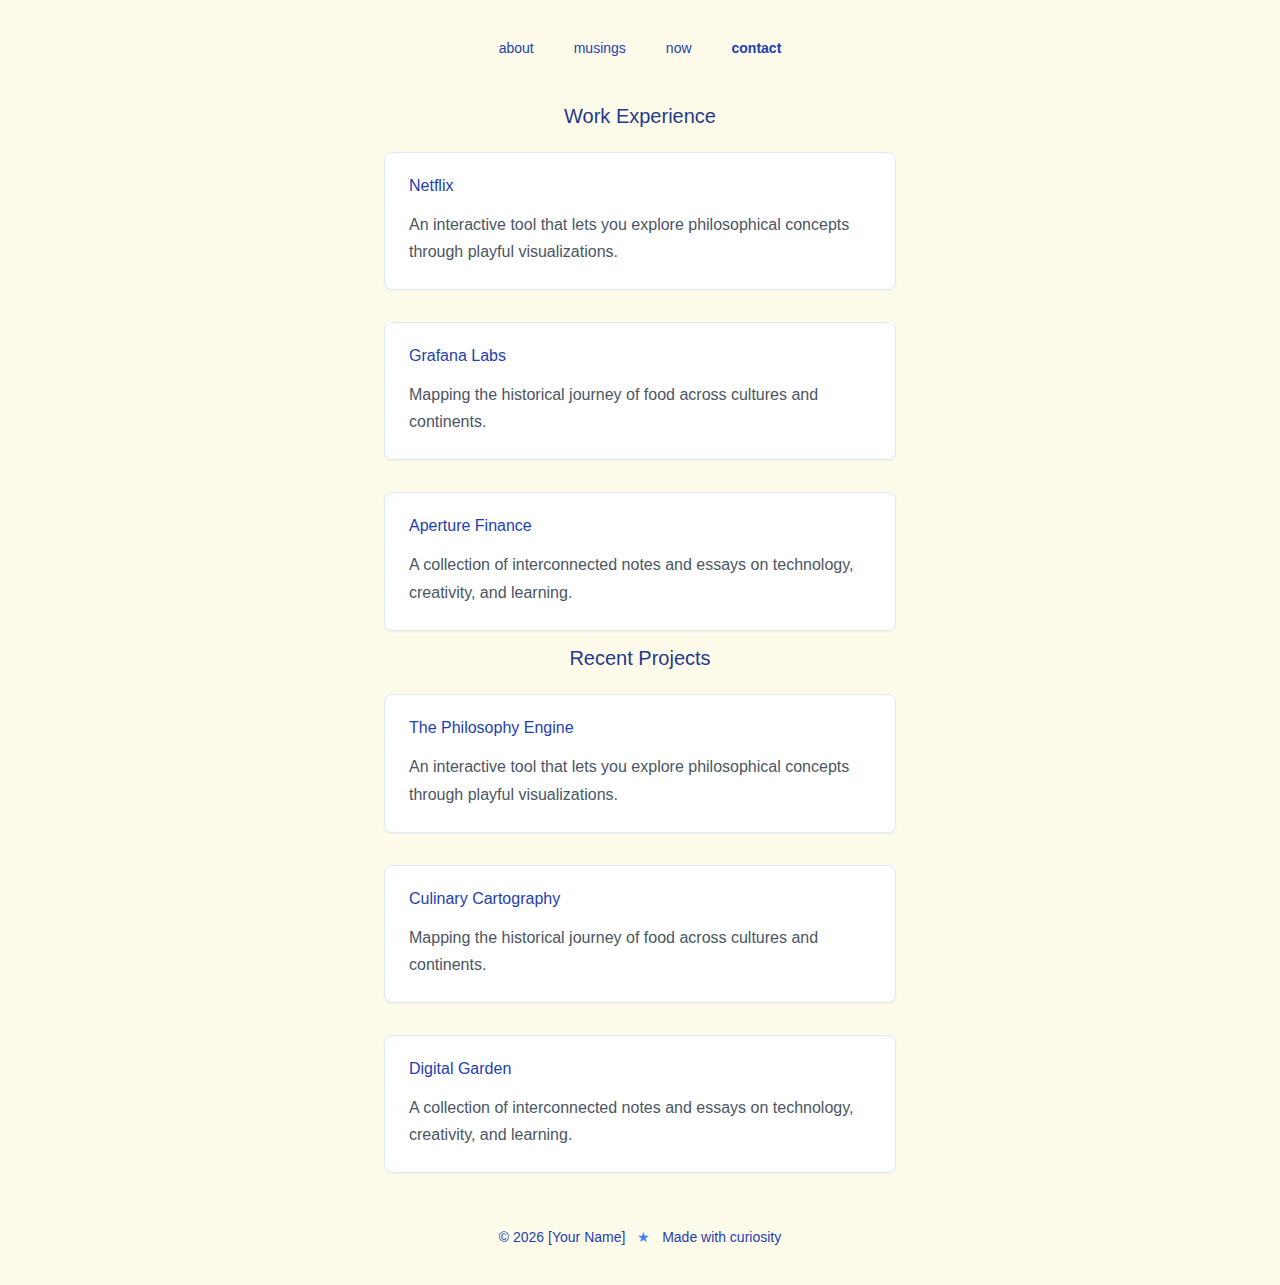
==== contact.html @ ff5fb4a4 "New website!" ====
<!DOCTYPE html>
<html lang="en">
<head>
  <meta charset="UTF-8">
  <meta name="viewport" content="width=device-width, initial-scale=1.0">
  <title>Heather Yuan</title>
  <link rel="stylesheet" href="css/styles.css">
</head>
<body>
  <!-- Content -->
  <div class="content">
    <!-- Navigation -->
    <nav>
      <div class="nav-links" id="navLinks">
        <a href="index.html" class="nav-link">about</a>
        <!-- <a href="work.html" class="nav-link">work</a> -->
        <a href="https://heatheryuan.com/musings/" class="nav-link">musings</a>
        <a href="now.html" class="nav-link">now</a>
        <a href="contact.html" class="nav-link">contact</a>
      </div>
    </nav>
    
    <main class="container">
    <!-- Experience Section -->
      <section>
        <h2 class="text-center" style="color: #1e3a8a; font-weight: normal; font-size: 1.25rem;">Work Experience</h2>
        <div class="projects">
          <div class="project-card">
            <h3 class="project-title">Netflix</h3>
            <p style="margin-bottom: 0;">An interactive tool that lets you <span class="highlight">explore philosophical concepts</span> through playful visualizations.</p>
          </div>
          <div class="project-card">
            <h3 class="project-title">Grafana Labs</h3>
            <p style="margin-bottom: 0;">Mapping the <span class="highlight">historical journey of food</span> across cultures and continents.</p>
          </div>
          <div class="project-card">
            <h3 class="project-title">Aperture Finance</h3>
            <p style="margin-bottom: 0;">A collection of <span class="highlight">interconnected notes and essays</span> on technology, creativity, and learning.</p>
          </div>
        </div>
      </section>

      <!-- Projects Section -->
      <section>
        <h2 class="text-center" style="color: #1e3a8a; font-weight: normal; font-size: 1.25rem;">Recent Projects</h2>
        <div class="projects">
          <div class="project-card">
            <h3 class="project-title">The Philosophy Engine</h3>
            <p style="margin-bottom: 0;">An interactive tool that lets you <span class="highlight">explore philosophical concepts</span> through playful visualizations.</p>
          </div>
          <div class="project-card">
            <h3 class="project-title">Culinary Cartography</h3>
            <p style="margin-bottom: 0;">Mapping the <span class="highlight">historical journey of food</span> across cultures and continents.</p>
          </div>
          <div class="project-card">
            <h3 class="project-title">Digital Garden</h3>
            <p style="margin-bottom: 0;">A collection of <span class="highlight">interconnected notes and essays</span> on technology, creativity, and learning.</p>
          </div>
        </div>
      </section>
    </main>
    
    <!-- Footer -->
    <footer>
      © <span id="year"></span> [Your Name] <span style="color: #3b82f6; padding: 0 0.5rem;">★</span> Made with curiosity
    </footer>
  </div>
  <script src="js/script.jsx"></script>
</body>
</html>
---- css/styles.css ----
body {
    margin: 0;
    padding: 0;
    font-family: "Manrope", sans-serif;
    background-color: #fffbeb; /* amber-50 */
    color: #4b5563; /* gray-700 */
    min-height: 100vh;
    position: relative;
    overflow-x: hidden;
  }

  /* Container */
  .container {
    max-width: 32rem;
    margin: 0 auto;
    padding: 0 1.5rem;
  }
  .container.now {
    background-color: white;
    border-radius: 10px;
    padding: 20px;
    box-shadow: 0 2px 10px rgba(0, 0, 0, 0.1);
    margin: 0 auto;
    border: 2px solid #3b82f6;
  }

  /* Navigation */
  nav {
    display: flex;
    justify-content: center;
    padding-top: 2.5rem;
    padding-bottom: 2rem;
  }

  .nav-links {
    display: flex;
    gap: 2.5rem;
  }

  .nav-link {
    display: inline-block;
    font-size: 0.875rem;
    color: #1e40af; /* blue-800 */
    text-decoration: none;
    transition: transform 0.3s;
    transform-origin: center center;
  }

  .nav-link.active {
    font-weight: bold;
  }

  /* Wave */
  .wave-emoji {
    display: inline-block;
    cursor: pointer;
    transition: transform 0.1s ease-in-out;
  }
  
  @keyframes wave {
    0% { transform: rotate(0deg); }
    20% { transform: rotate(15deg); }
    40% { transform: rotate(-8deg); }
    60% { transform: rotate(10deg); }
    80% { transform: rotate(-5deg); }
    100% { transform: rotate(0deg); }
  }
  
  .wave-emoji:hover {
    animation: wave 0.8s ease-in-out;
  }

  /* Sections */
  section {
    margin-bottom: 1rem;
  }

  .text-center {
    text-align: center;
  }

  h1 {
    font-size: 1.65rem;
    font-weight: normal;
    color: #1e3a8a; /* blue-900 */
    margin-bottom: 1rem;
  }

  .divider {
    height: 0.25rem;
    width: 4rem;
    background-color: #3b82f6; /* blue-500 */
    margin: 1rem auto;
    border-radius: 9999px;
  }

  p {
    line-height: 1.7;
    margin-bottom: 1.5rem;
  }

  /* List */
  ul {
    list-style: none;
    padding: 0;
    margin: 1.5rem 0;
  }

  li {
    margin-bottom: 1rem;
    line-height: 1.7;
  }

  .icon {
    color: #3b82f6; /* blue-500 */
    font-size: 1.25rem;
    margin-right: 0.5rem;
  }

  /* Projects */
  .projects {
    display: flex;
    flex-direction: column;
    gap: 2rem;
    margin-top: 1.5rem;
  }

  .project-card {
    padding: 1.5rem;
    background-color: white;
    border-radius: 0.5rem;
    border: 1px solid #dbeafe; /* blue-100 */
    box-shadow: 0 1px 2px rgba(0, 0, 0, 0.05);
    transition: all 0.3s;
  }

  .project-card:hover {
    transform: translateY(-0.25rem);
    box-shadow: 0 4px 6px rgba(0, 0, 0, 0.05);
  }

  .project-title {
    font-size: 1rem;
    font-weight: 500;
    color: #1e40af; /* blue-800 */
    margin-top: 0;
    margin-bottom: 0.5rem;
  }

  .project-subtitle {
    font-size: 0.75rem;
    font-weight: 500;
    color: #2563eb; /* blue-600 */
    margin-top: 0;
  }

  /* Links */
  .link {
    color: #2563eb; /* blue-600 */
    text-decoration: none;
    transition: all 0.3s;
    display: inline-block;
    transform-origin: center center;
    background-color: #dbeafe; /* blue-100 */
    padding: 0 0.25rem;
    border-radius: 0.25rem;
    line-height: 1.4;
  }

  .link:hover {
    background-color: #C2DCFD;
    transform: rotate(1deg);
  }

  /* Footer */
  footer {
    text-align: center;
    padding: 2.5rem 0;
    font-size: 0.875rem;
    color: #1e40af; /* blue-800 */
  }

  #icon {
    width: 15px;
    opacity: 0.7;
    vertical-align: bottom;
    margin-right: 10px;
}

  /* Background elements */
  .background {
    position: absolute;
    top: 0;
    left: 0;
    width: 100%;
    height: 100%;
    z-index: -10;
    overflow: hidden;
  }

  .floating-element {
    position: absolute;
    opacity: 0.3;
    animation: float 20s ease-in-out infinite;
  }

  .circle {
    border-radius: 50%;
  }

  .square {
    transform: rotate(45deg);
  }

  .texture {
    position: absolute;
    top: 0;
    left: 0;
    width: 100%;
    height: 100%;
    background-image: url('[data-uri]');
    opacity: 0.3;
    z-index: -5;
  }

  .content {
    position: relative;
    z-index: 10;
  }
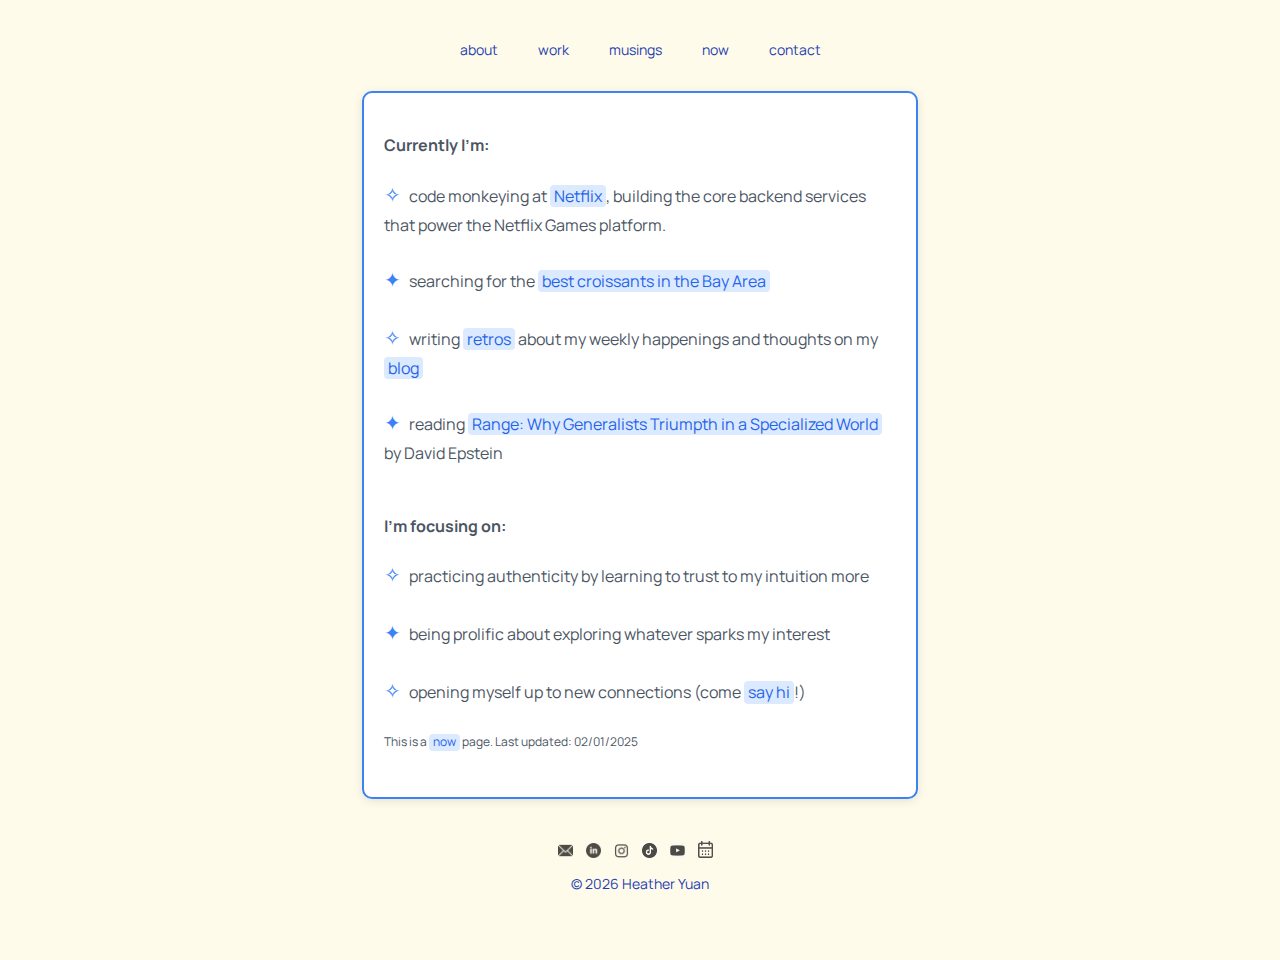
==== commit c58e89b4: "removed resume, add linkedin" ====
--- a/contact.html
+++ b/contact.html
@@ -4,66 +4,63 @@
   <meta charset="UTF-8">
   <meta name="viewport" content="width=device-width, initial-scale=1.0">
   <title>Heather Yuan</title>
+  <link rel="icon" href="assets/img/personal/monogram.png">
   <link rel="stylesheet" href="css/styles.css">
+  <link href="https://fonts.googleapis.com/css2?family=Manrope:wght@200..800&display=swap" rel="stylesheet">
 </head>
 <body>
   <!-- Content -->
   <div class="content">
     <!-- Navigation -->
     <nav>
-      <div class="nav-links" id="navLinks">
-        <a href="index.html" class="nav-link">about</a>
-        <!-- <a href="work.html" class="nav-link">work</a> -->
-        <a href="https://heatheryuan.com/musings/" class="nav-link">musings</a>
-        <a href="now.html" class="nav-link">now</a>
+        <div class="nav-links" id="navLinks">
+          <a href="/" class="nav-link">about</a>
+        <a href="https://www.linkedin.com/in/heatheryuan/" target="_blank" class="nav-link">work</a>
+        <a href="https://heatheryuan.com/musings" target="_blank" class="nav-link">musings</a>
+        <a href="/now" class="nav-link">now</a>
         <a href="contact.html" class="nav-link">contact</a>
-      </div>
-    </nav>
+        </div>
+      </nav>
     
-    <main class="container">
-    <!-- Experience Section -->
+    <main class="container now">      
+      <!-- Current Section -->
       <section>
-        <h2 class="text-center" style="color: #1e3a8a; font-weight: normal; font-size: 1.25rem;">Work Experience</h2>
-        <div class="projects">
-          <div class="project-card">
-            <h3 class="project-title">Netflix</h3>
-            <p style="margin-bottom: 0;">An interactive tool that lets you <span class="highlight">explore philosophical concepts</span> through playful visualizations.</p>
-          </div>
-          <div class="project-card">
-            <h3 class="project-title">Grafana Labs</h3>
-            <p style="margin-bottom: 0;">Mapping the <span class="highlight">historical journey of food</span> across cultures and continents.</p>
-          </div>
-          <div class="project-card">
-            <h3 class="project-title">Aperture Finance</h3>
-            <p style="margin-bottom: 0;">A collection of <span class="highlight">interconnected notes and essays</span> on technology, creativity, and learning.</p>
-          </div>
-        </div>
-      </section>
-
-      <!-- Projects Section -->
-      <section>
-        <h2 class="text-center" style="color: #1e3a8a; font-weight: normal; font-size: 1.25rem;">Recent Projects</h2>
-        <div class="projects">
-          <div class="project-card">
-            <h3 class="project-title">The Philosophy Engine</h3>
-            <p style="margin-bottom: 0;">An interactive tool that lets you <span class="highlight">explore philosophical concepts</span> through playful visualizations.</p>
-          </div>
-          <div class="project-card">
-            <h3 class="project-title">Culinary Cartography</h3>
-            <p style="margin-bottom: 0;">Mapping the <span class="highlight">historical journey of food</span> across cultures and continents.</p>
-          </div>
-          <div class="project-card">
-            <h3 class="project-title">Digital Garden</h3>
-            <p style="margin-bottom: 0;">A collection of <span class="highlight">interconnected notes and essays</span> on technology, creativity, and learning.</p>
-          </div>
-        </div>
-      </section>
+        <h4>Currently I'm:</h4>
+        <p><span class="icon">✧</span>code monkeying at <a target="_blank" href="https://www.netflix.com/" class="link">Netflix</a>, building the core backend services that power the Netflix Games platform.</p>
+        <p><span class="icon">✦</span>searching for the <span class="highlight"><a target="_blank" href="https://www.tiktok.com/@heatheryuann/video/7466512934470962478/" class="link">best croissants in the Bay Area</a></span></p>
+        <p><span class="icon">✧</span>writing <span class="highlight"><a target="_blank" href="https://heatheryuan.com/musings/retros/why" class="link">retros</a></span> about my weekly happenings and thoughts on my <span class="highlight"><a target="_blank" href="https://heatheryuan.com/musings/retros/why" class="link">blog</a></span></p>
+        <p><span class="icon">✦</span>reading <span class="highlight"><a target="_blank" href="https://davidepstein.com/range/" class="link">Range: Why Generalists Triumpth in a Specialized World</a></span> by David Epstein</p>
+        <h4 style="margin-top: 3rem;">I'm focusing on:</h4>
+        <p><span class="icon">✧</span>practicing authenticity by learning to trust to my intuition more</p>
+        <p><span class="icon">✦</span>being prolific about exploring whatever sparks my interest</p>
+        <p><span class="icon">✧</span>opening myself up to new connections (come <span class="highlight"><a target="_blank" href="https://calendly.com/hyhyuan22/30min" class="link">say hi</a></span>!)</p>
+        <p style="font-size: 0.75rem;">
+            This is a <a target="_blank" href="https://nownownow.com/about" class="link">now</a> page. Last updated: 02/01/2025
+        </p>
     </main>
     
     <!-- Footer -->
     <footer>
-      © <span id="year"></span> [Your Name] <span style="color: #3b82f6; padding: 0 0.5rem;">★</span> Made with curiosity
-    </footer>
+        <a target="_blank" href="mailto:hyhyuan22@gmail.com" style="text-decoration: none;">
+          <img id="icon" src="assets/img/icons/email.png">
+        </a>
+        <a target="_blank" href="https://www.linkedin.com/in/heatheryuan/" style="text-decoration: none;">
+          <img id="icon" src="assets/img/icons/linkedin.png">
+        </a>
+        <a target="_blank" href="https://www.instagram.com/heather.yuan/" style="text-decoration: none;">
+            <img id="icon" src="assets/img/icons/instagram.webp">
+        </a>
+        <a target="_blank" href="https://www.tiktok.com/@heatheryuann" style="text-decoration: none;">
+          <img id="icon" src="assets/img/icons/tiktok.png">
+        </a>
+        <a target="_blank" href="https://www.youtube.com/@heatheryuann" style="text-decoration: none;">
+          <img id="icon" src="assets/img/icons/youtube.webp">
+        </a>
+        <a target="_blank" href="https://calendly.com/heatheryuan/30min" style="text-decoration: none;">
+          <img id="icon" src="assets/img/icons/calendar.png">
+        </a>
+        <p>© <span id="year"></span> Heather Yuan</p>
+      </footer>
   </div>
   <script src="js/script.jsx"></script>
 </body>
--- a/css/styles.css
+++ b/css/styles.css
@@ -50,6 +50,51 @@
     font-weight: bold;
   }
 
+  /* Intro section with headshot */
+.intro-container {
+  display: flex;
+  align-items: center;
+  gap: 1.5rem;
+  margin-bottom: 1.5rem;
+}
+
+.headshot-container {
+  flex-shrink: 0;
+}
+
+.headshot {
+  width: 130px;
+  height: 130px;
+  border-radius: 50%;
+  object-fit: cover;
+  box-shadow: 0 4px 6px rgba(0, 0, 0, 0.1);
+}
+
+.intro-text {
+  flex-grow: 1;
+}
+
+.intro-text h1 {
+  margin-top: 0;
+}
+
+.intro-text p {
+  margin-bottom: 0;
+}
+
+/* For mobile screens */
+@media (max-width: 640px) {
+  .intro-container {
+    flex-direction: column;
+    text-align: center;
+  }
+  
+  .headshot {
+    width: 100px;
+    height: 100px;
+  }
+}
+
   /* Wave */
   .wave-emoji {
     display: inline-block;
@@ -144,14 +189,15 @@
     font-weight: 500;
     color: #1e40af; /* blue-800 */
     margin-top: 0;
-    margin-bottom: 0.5rem;
+    margin-bottom: 0;
   }
 
   .project-subtitle {
-    font-size: 0.75rem;
+    color: grey; 
+    font-style: italic;
+    font-size: 0.9rem;
     font-weight: 500;
-    color: #2563eb; /* blue-600 */
-    margin-top: 0;
+    margin-top: 0.3rem;
   }
 
   /* Links */
